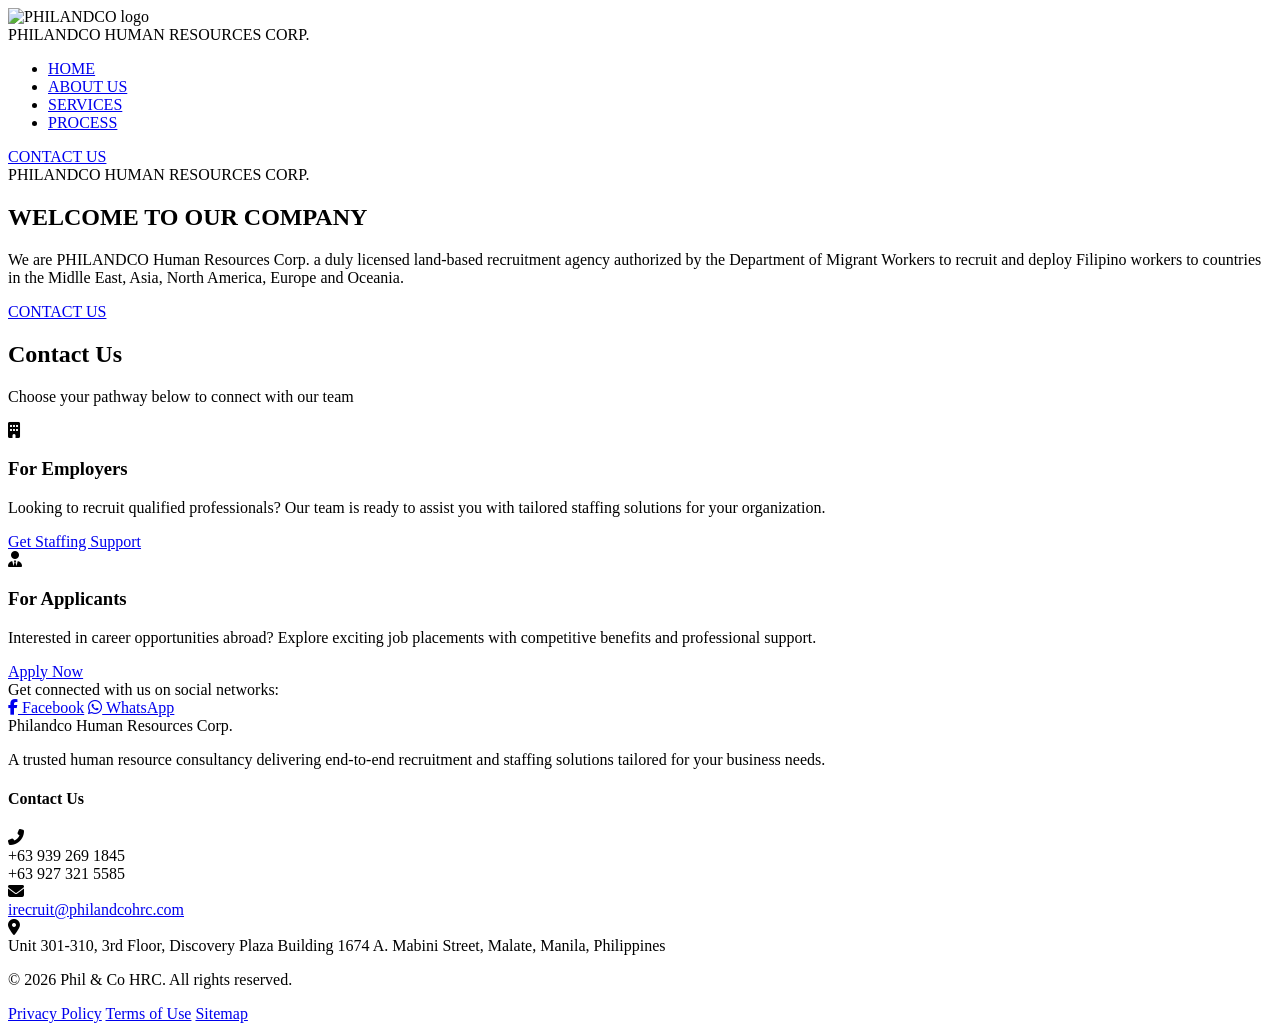
==== index.html @ 398072b4 "Add files via upload" ====
<!DOCTYPE html>
<html lang="en">
<head>
    <meta charset="UTF-8">
    <meta name="viewport" content="width=device-width, initial-scale=1.0">
    <title>PHILANDCO HUMAN RESOURCES CORP.</title>
    <link rel="stylesheet" href="css/style.css">
    <link rel="stylesheet" href="https://cdnjs.cloudflare.com/ajax/libs/font-awesome/6.5.0/css/all.min.css">
</head>
<body>
    <header>
        <nav class="navbar">
            <div class="brand">
                <img src="images/philandologo.jpg" alt="PHILANDCO logo" class="logo">
                <div class="brand-copy">
                    <span class="brand-name">PHILANDCO</span>
                    <span class="brand-tag">HUMAN RESOURCES CORP.</span>
                </div>
            </div>

            <div class="nav-center">
                <ul class="nav-links">
                    <li><a href="index.html" class="active">HOME</a></li>
                    <li><a href="about.html">ABOUT US</a></li>
                    <li><a href="services.html">SERVICES</a></li>
                    <li><a href="process.html">PROCESS</a></li>
                </ul>
            </div>

            <a href="contact.html" class="btn btn-primary nav-cta">CONTACT US</a>
        </nav>
    </header>

    <main>
        <section id="home" class="hero">
            <div class="hero-inner">
                <span class="hero-badge">PHILANDCO HUMAN RESOURCES CORP.</span>
                <h1><span>WELCOME TO OUR COMPANY</span></h1>
                <p>We are PHILANDCO Human Resources Corp. a duly licensed land-based recruitment agency authorized by the Department of Migrant Workers to recruit and deploy Filipino workers to countries in the Midlle East, Asia, North America, Europe and Oceania.</p>
                <div class="hero-actions">
                    <a href="contact.html" class="btn btn-primary">CONTACT US</a>
                </div>
            </div>
        </section>


        <section id="contact" class="contact">
            <div class="section-wrap">
                <h2>Contact Us</h2>
                <p class="contact-intro">Choose your pathway below to connect with our team</p>
                <div class="contact-pathways">

                    <!-- Employer Contact -->
                    <div class="contact-card employer-card">
                        <div class="card-icon">
                            <i class="fas fa-building"></i>
                        </div>
                        <h3>For Employers</h3>
                        <p>Looking to recruit qualified professionals? Our team is ready to assist you with tailored staffing solutions for your organization.</p>
                        <a href="employer.html" class="btn btn-primary">Get Staffing Support</a>
                    </div>

                    <!-- Applicant Contact -->
                    <div class="contact-card applicant-card">
                        <div class="card-icon">
                            <i class="fas fa-user-tie"></i>
                        </div>
                        <h3>For Applicants</h3>
                        <p>Interested in career opportunities abroad? Explore exciting job placements with competitive benefits and professional support.</p>
                        <a href="applicant.html" class="btn btn-primary">Apply Now</a>
                    </div>

                </div>
            </div>
        </section>
    </main>

    <!-- Social Bar -->
    <div class="social-bar">
        <span>Get connected with us on social networks:</span>
        <div class="social-icons">
            <a href="#" aria-label="Follow us on Facebook"><i class="fab fa-facebook-f"></i> Facebook</a>
            <a href="#" aria-label="Contact us on WhatsApp"><i class="fab fa-whatsapp"></i> WhatsApp</a>
        </div>
    </div>

    <!-- Main Footer -->
    <footer class="footer-main">
        <div class="footer-grid">

            <!-- Company -->
            <div class="footer-col brand-col">
                <div class="company-name">Philandco Human Resources Corp.</div>
                <p class="company-desc">
                    A trusted human resource consultancy delivering end-to-end recruitment and staffing solutions tailored for your business needs.
                </p>
            </div>

            <!-- Contact -->
            <div class="footer-col">
                <h4>Contact Us</h4>

                <div class="contact-item">
                    <div class="contact-icon"><i class="fas fa-phone-alt"></i></div>
                    <div class="contact-text">
                        +63 939 269 1845<br>+63 927 321 5585
                    </div>
                </div>

                <div class="contact-item">
                    <div class="contact-icon"><i class="fas fa-envelope"></i></div>
                    <div class="contact-text">
                        <a href="mailto:irecruit@philandcohrc.com">irecruit@philandcohrc.com</a>
                    </div>
                </div>

                <div class="contact-item">
                    <div class="contact-icon"><i class="fas fa-map-marker-alt"></i></div>
                    <div class="contact-text">
                        Unit 301-310, 3rd Floor, Discovery Plaza Building 1674 A. Mabini Street, Malate, Manila, Philippines
                    </div>
                </div>
            </div>

        </div>
    </footer>

    <!-- Bottom Bar -->
    <div class="footer-bottom">
        <p>&copy; 2026 <span>Phil &amp; Co HRC</span>. All rights reserved.</p>
        <div class="footer-bottom-links">
            <a href="#">Privacy Policy</a>
            <a href="#">Terms of Use</a>
            <a href="#">Sitemap</a>
        </div>
    </div>

    <script src="js/script.js"></script>
</body>
</html>
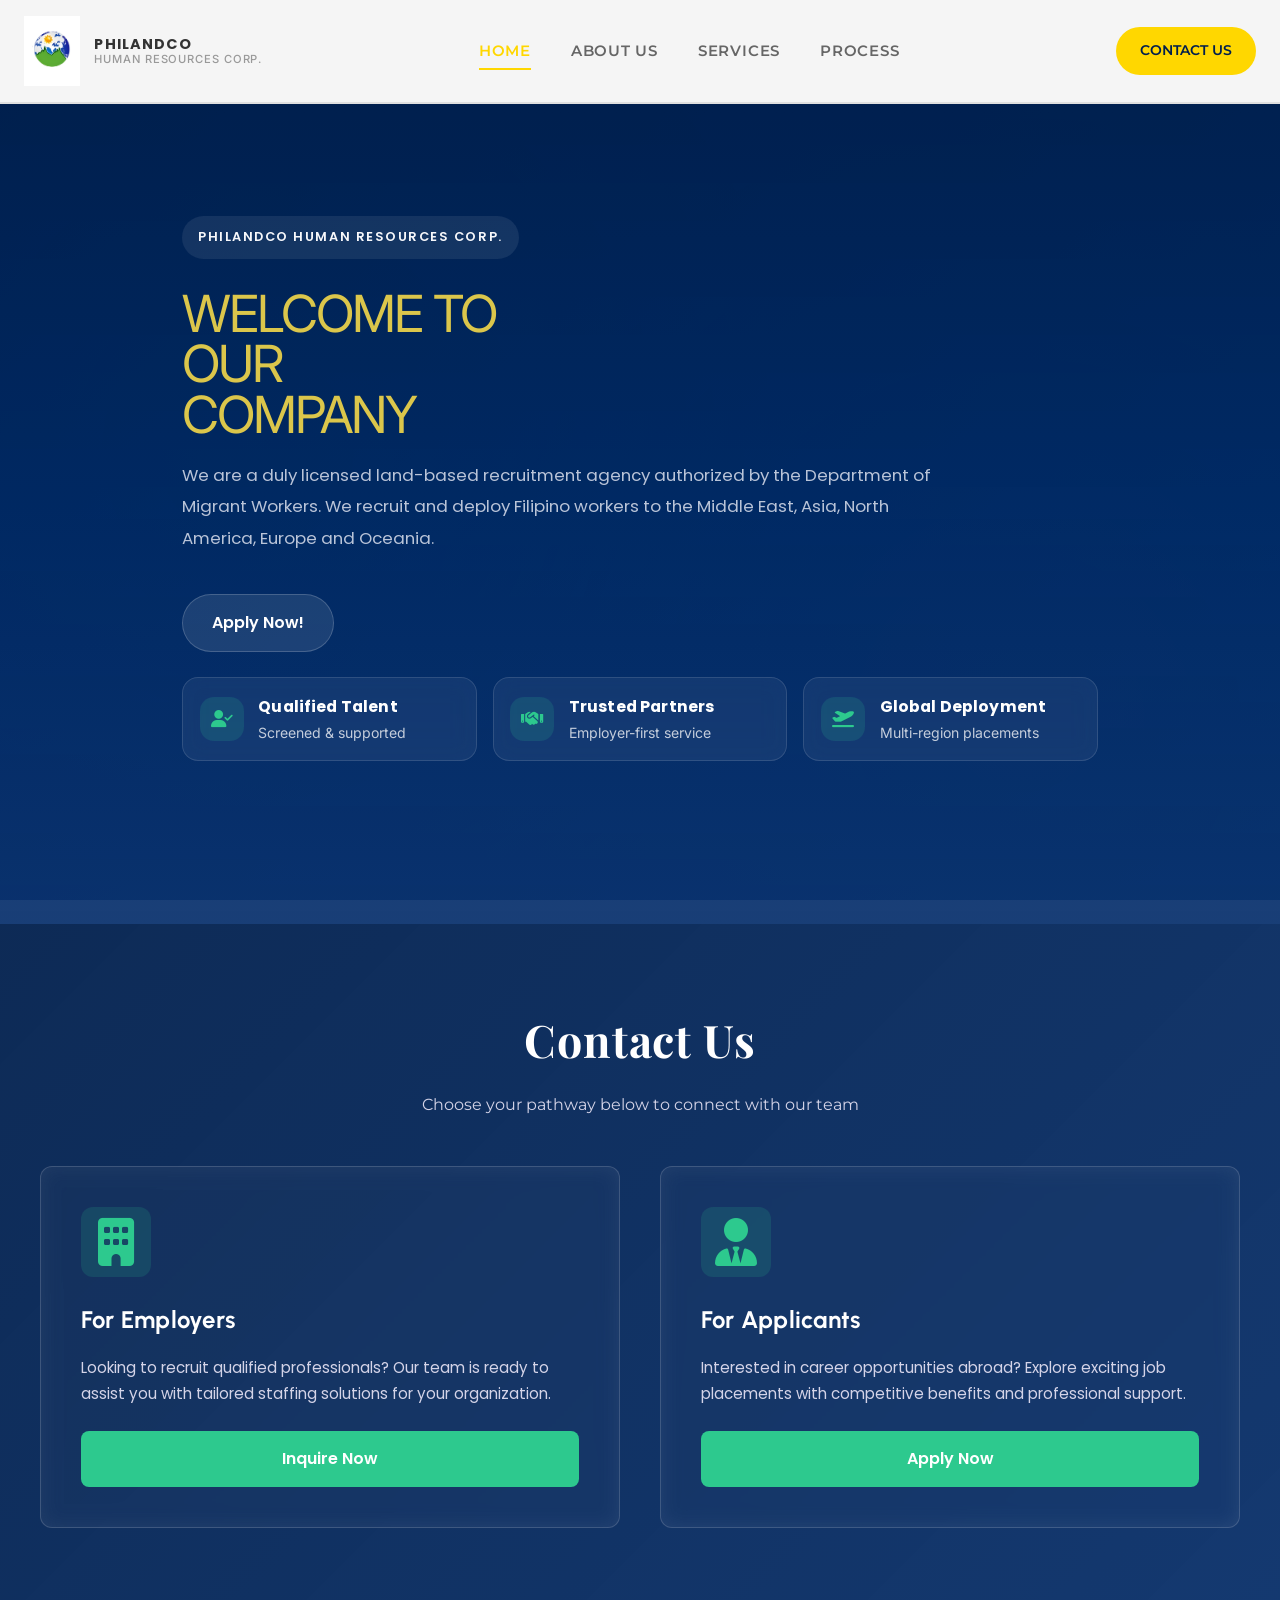
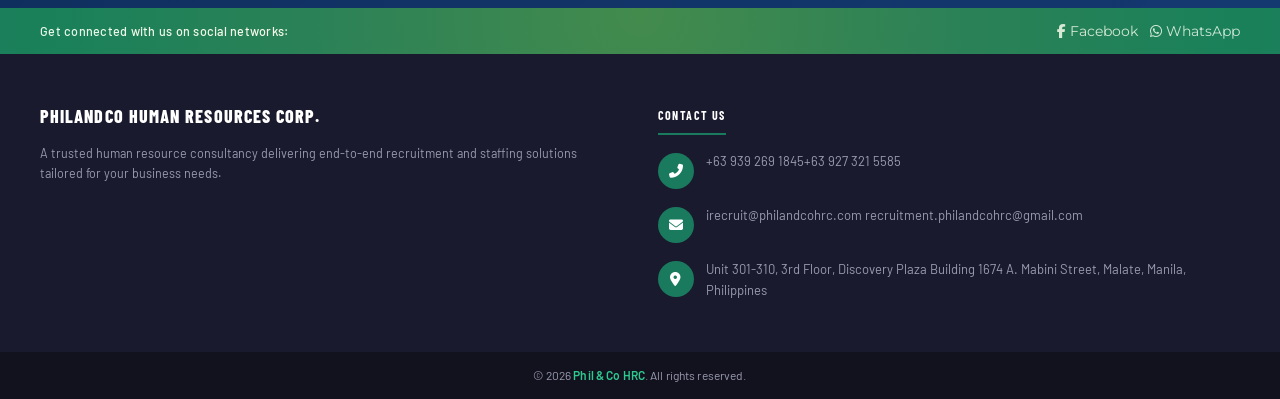
==== commit 7738742b: "Add files via upload" ====
--- a/index.html
+++ b/index.html
@@ -36,12 +36,46 @@
             <div class="hero-inner">
                 <span class="hero-badge">PHILANDCO HUMAN RESOURCES CORP.</span>
                 <h1><span>WELCOME TO OUR COMPANY</span></h1>
-                <p>We are PHILANDCO Human Resources Corp. a duly licensed land-based recruitment agency authorized by the Department of Migrant Workers to recruit and deploy Filipino workers to countries in the Midlle East, Asia, North America, Europe and Oceania.</p>
+                <p>
+                    We are a duly licensed land-based recruitment agency authorized by the Department of Migrant Workers.
+                    We recruit and deploy Filipino workers to the Middle East, Asia, North America, Europe and Oceania.
+                </p>
+
                 <div class="hero-actions">
-                    <a href="contact.html" class="btn btn-primary">CONTACT US</a>
+                    <a href="#contact" class="btn btn-secondary">Apply Now!</a>
                 </div>
+
+
+                <div class="hero-highlights" aria-label="Highlights">
+                    <div class="highlight">
+                        <i class="fas fa-user-check"></i>
+                        <div class="highlight-text">
+                            <strong>Qualified Talent</strong>
+                            <span>Screened & supported</span>
+                        </div>
+                    </div>
+                    <div class="highlight">
+                        <i class="fas fa-handshake"></i>
+                        <div class="highlight-text">
+                            <strong>Trusted Partners</strong>
+                            <span>Employer-first service</span>
+                        </div>
+                    </div>
+                    <div class="highlight">
+                        <i class="fas fa-plane-departure"></i>
+                        <div class="highlight-text">
+                            <strong>Global Deployment</strong>
+                            <span>Multi-region placements</span>
+                        </div>
+                    </div>
+                </div>
+
+                <div class="hero-wallpaper-strip" aria-hidden="true"></div>
             </div>
         </section>
+
+
+
 
 
         <section id="contact" class="contact">
@@ -57,7 +91,7 @@
                         </div>
                         <h3>For Employers</h3>
                         <p>Looking to recruit qualified professionals? Our team is ready to assist you with tailored staffing solutions for your organization.</p>
-                        <a href="employer.html" class="btn btn-primary">Get Staffing Support</a>
+                        <a href="employer.html" class="btn btn-primary">Inquire Now</a>
                     </div>
 
                     <!-- Applicant Contact -->
@@ -110,7 +144,8 @@
                 <div class="contact-item">
                     <div class="contact-icon"><i class="fas fa-envelope"></i></div>
                     <div class="contact-text">
-                        <a href="mailto:irecruit@philandcohrc.com">irecruit@philandcohrc.com</a>
+                        <a href="mailto:irecruit@philandcohrc.com">irecruit@philandcohrc.com</a><br>
+                        <a href="mailto:recruitment.philandcohrc@gmail.com">recruitment.philandcohrc@gmail.com</a>
                     </div>
                 </div>
 
@@ -120,6 +155,7 @@
                         Unit 301-310, 3rd Floor, Discovery Plaza Building 1674 A. Mabini Street, Malate, Manila, Philippines
                     </div>
                 </div>
+
             </div>
 
         </div>
@@ -128,11 +164,6 @@
     <!-- Bottom Bar -->
     <div class="footer-bottom">
         <p>&copy; 2026 <span>Phil &amp; Co HRC</span>. All rights reserved.</p>
-        <div class="footer-bottom-links">
-            <a href="#">Privacy Policy</a>
-            <a href="#">Terms of Use</a>
-            <a href="#">Sitemap</a>
-        </div>
     </div>
 
     <script src="js/script.js"></script>
--- a/css/style.css
+++ b/css/style.css
@@ -0,0 +1,2091 @@
+/* Google Fonts Import */
+@import url('https://fonts.googleapis.com/css2?family=Inter:wght@400;500;600;700&family=Poppins:wght@500;600;700&family=Playfair+Display:wght@700&family=Roboto:wght@400;500&family=Montserrat:wght@600;700&family=Sora:wght@600;700&family=Raleway:wght@600;700&family=Lora:wght@400;600&family=Urbanist:wght@600;700&family=Barlow:wght@400;600;700;800&family=Barlow+Condensed:wght@400;600;700&display=swap');
+
+/* Reset and base styles */
+* {
+    margin: 0;
+    padding: 0;
+    box-sizing: border-box;
+}
+
+:root {
+    --bg: #001f4d;
+    --surface: rgba(0, 31, 77, 0.92);
+    --text: #ffffff;
+    --muted: #b9c4d8;
+    --accent: #51d463;
+    --accent-soft: rgba(26, 185, 47, 0.15);
+    --accent-gold: #ffd700;
+    --accent-blue: #003d9d;
+    --green: #1a7a5e;
+    --green-dark: #145f49;
+    --green-light: #22a07a;
+    --dark: #1a1a2e;
+    --darker: #12121f;
+    --text-muted: #9a9ab0;
+    --text-light: #d4d4e8;
+    --white: #ffffff;
+    --accent-new: #2dc98e;
+}
+
+body {
+    font-family: 'Montserrat', 'Roboto', 'Inter', system-ui, -apple-system, BlinkMacSystemFont, 'Segoe UI', sans-serif;
+
+    background: linear-gradient(135deg, #001f4d 0%, #003d7a 25%, #001a40 50%, #0a3a6b 75%, #001f4d 100%);
+    background-attachment: fixed;
+    background-size: 400% 400%;
+    animation: gradient-shift 15s ease infinite;
+    color: var(--text);
+    line-height: 1.6;
+    position: relative;
+}
+
+body::before {
+    content: '';
+    position: fixed;
+    top: 0;
+    left: 0;
+    right: 0;
+    bottom: 0;
+    background: 
+        radial-gradient(circle at 20% 50%, rgba(26, 185, 47, 0.08) 0%, transparent 50%),
+        radial-gradient(circle at 80% 80%, rgba(255, 215, 0, 0.05) 0%, transparent 50%);
+    pointer-events: none;
+    z-index: -1;
+}
+
+@keyframes gradient-shift {
+    0% {
+        background-position: 0% 50%;
+    }
+    50% {
+        background-position: 100% 50%;
+    }
+    100% {
+        background-position: 0% 50%;
+    }
+}
+
+
+.hero{
+    position: relative;
+}
+
+/* Page Load Animations */
+@keyframes fadeInUp {
+
+    from {
+        opacity: 0;
+        transform: translateY(30px);
+    }
+    to {
+        opacity: 1;
+        transform: translateY(0);
+    }
+}
+
+@keyframes fadeInScale {
+    from {
+        opacity: 0;
+        transform: scale(0.95);
+    }
+    to {
+        opacity: 1;
+        transform: scale(1);
+    }
+}
+
+@keyframes slideInLeft {
+    from {
+        opacity: 0;
+        transform: translateX(-20px);
+    }
+    to {
+        opacity: 1;
+        transform: translateX(0);
+    }
+}
+
+@keyframes slideInRight {
+    from {
+        opacity: 0;
+        transform: translateX(20px);
+    }
+    to {
+        opacity: 1;
+        transform: translateX(0);
+    }
+}
+
+/* Click & Hover Animations */
+@keyframes ripple {
+    to {
+        transform: scale(4);
+        opacity: 0;
+    }
+}
+
+@keyframes pulse {
+    0%, 100% {
+        transform: scale(1);
+    }
+    50% {
+        transform: scale(1.05);
+    }
+}
+
+@keyframes buttonPress {
+    0% {
+        transform: scale(1);
+    }
+    50% {
+        transform: scale(0.95);
+    }
+    100% {
+        transform: scale(1);
+    }
+}
+
+@keyframes shake {
+    0%, 100% { transform: translateX(0); }
+    10%, 30%, 50%, 70%, 90% { transform: translateX(-5px); }
+    20%, 40%, 60%, 80% { transform: translateX(5px); }
+}
+
+/* Form Input Animations */
+@keyframes inputGlow {
+    0% {
+        box-shadow: 0 0 0 0 rgba(81, 212, 99, 0.4);
+    }
+    100% {
+        box-shadow: 0 0 0 8px rgba(81, 212, 99, 0);
+    }
+}
+
+@keyframes bounce {
+    0%, 100% {
+        transform: translateY(0);
+    }
+    50% {
+        transform: translateY(-10px);
+    }
+}
+
+img {
+    max-width: 100%;
+    display: block;
+    height: auto;
+}
+
+/* Generic heading styles for any unspecified sections */
+h1 {
+    font-family: 'Poppins', 'Montserrat', system-ui, sans-serif;
+    font-weight: 800;
+    letter-spacing: -0.02em;
+}
+
+h2 {
+    font-family: 'Poppins', 'Montserrat', system-ui, sans-serif;
+    font-weight: 700;
+}
+
+h3 {
+    font-family: 'Poppins', 'Montserrat', system-ui, sans-serif;
+    font-weight: 700;
+}
+
+/* Base typography for homepage/hero */
+.hero-inner,
+.hero p,
+.hero .hero-badge,
+.contact-pathways,
+.contact-card,
+.footer-main,
+.footer-bottom {
+    font-family: 'Poppins', 'Inter', 'Roboto', system-ui, sans-serif;
+}
+
+a {
+    color: inherit;
+}
+
+button,
+input,
+textarea {
+    font: inherit;
+}
+
+
+
+header {
+    position: fixed;
+    inset: 0 0 auto 0;
+    z-index: 1000;
+    background: #f5f5f5;
+    backdrop-filter: blur(12px);
+    border-bottom: 2px solid #e0e0e0;
+}
+
+.navbar {
+    max-width: 1400px;
+    margin: 0 auto;
+    padding: 1rem 1.5rem;
+    display: flex;
+    align-items: center;
+    justify-content: space-between;
+    gap: 1rem;
+    flex-wrap: wrap;
+}
+
+.brand {
+    display: flex;
+    align-items: center;
+    gap: 0.9rem;
+    flex-shrink: 0;
+}
+
+.logo {
+    display: block;
+    max-height: 70px;
+    width: auto;
+    background: transparent;
+    filter: brightness(1) contrast(1);
+}
+
+@media (max-width: 768px) {
+    .logo {
+        max-height: 60px;
+    }
+}
+
+@media (max-width: 480px) {
+    .logo {
+        max-height: 50px;
+    }
+}
+
+.brand-copy {
+    display: flex;
+    flex-direction: column;
+    line-height: 1.1;
+}
+
+.brand-name {
+    font-family: 'Poppins', 'Montserrat', sans-serif;
+    font-size: 0.9rem;
+    letter-spacing: 0.08em;
+    text-transform: uppercase;
+    color: #333;
+    font-weight: 700;
+}
+
+@media (max-width: 768px) {
+    .brand-name {
+        font-size: 0.8rem;
+    }
+}
+
+@media (max-width: 480px) {
+    .brand-name {
+        font-size: 0.7rem;
+    }
+}
+
+.brand-tag {
+    font-family: 'Inter', 'Roboto', sans-serif;
+    font-size: 0.7rem;
+    color: #999;
+    letter-spacing: 0.08em;
+    font-weight: 500;
+}
+
+@media (max-width: 480px) {
+    .brand-tag {
+        font-size: 0.6rem;
+    }
+}
+
+.nav-center {
+    flex: 1;
+    display: flex;
+    justify-content: center;
+}
+
+.nav-links {
+    display: flex;
+    list-style: none;
+    gap: 2.5rem;
+    align-items: center;
+    justify-content: center;
+}
+
+@media (max-width: 1024px) {
+    .nav-links {
+        gap: 1.5rem;
+    }
+}
+
+@media (max-width: 768px) {
+    .nav-links {
+        gap: 1rem;
+    }
+}
+
+.nav-links li {
+    position: relative;
+}
+
+.nav-links a {
+    text-decoration: none;
+    color: #666;
+    font-size: 0.95rem;
+    font-weight: 600;
+    letter-spacing: 0.05em;
+    text-transform: uppercase;
+    transition: all 0.3s ease;
+    padding-bottom: 0.5rem;
+    border-bottom: 2px solid transparent;
+}
+
+.nav-links a:hover {
+    color: var(--accent-gold);
+    border-bottom-color: var(--accent-gold);
+}
+
+.nav-links a.active {
+    color: var(--accent-gold);
+    border-bottom-color: var(--accent-gold);
+}
+
+.nav-cta {
+    white-space: nowrap;
+    background: var(--accent-gold) !important;
+    color: #001f4d !important;
+    padding: 0.75rem 1.5rem !important;
+    font-size: 0.9rem;
+    flex-shrink: 0;
+}
+
+@media (max-width: 768px) {
+    .nav-cta {
+        padding: 0.65rem 1.2rem !important;
+        font-size: 0.8rem;
+    }
+}
+
+@media (max-width: 480px) {
+    .nav-cta {
+        padding: 0.6rem 1rem !important;
+        font-size: 0.75rem;
+    }
+}
+
+.nav-cta:hover {
+    box-shadow: 0 4px 12px rgba(255, 215, 0, 0.4) !important;
+}
+
+.hamburger {
+    display: none;
+    flex-direction: column;
+    gap: 5px;
+    cursor: pointer;
+    flex-shrink: 0;
+}
+
+.hamburger span {
+    width: 26px;
+    height: 3px;
+    border-radius: 999px;
+    background: #333;
+}
+
+.btn {
+    display: inline-flex;
+    align-items: center;
+    justify-content: center;
+    gap: 0.5rem;
+    border: none;
+    border-radius: 999px;
+    padding: 0.95rem 1.8rem;
+    font-weight: 600;
+    cursor: pointer;
+    text-decoration: none;
+    min-height: 44px;
+}
+
+@media (max-width: 480px) {
+    .btn {
+        padding: 0.8rem 1.4rem;
+        font-size: 0.9rem;
+    }
+}
+
+.btn-primary {
+    background: linear-gradient(135deg, #ffd700 0%, #ffed4e 100%);
+    color: #001f4d;
+}
+
+.btn-secondary {
+    background: rgba(255,255,255,0.08);
+    color: var(--text);
+    border: 1px solid rgba(255,255,255,0.12);
+}
+
+/* Button Click & Hover Animations */
+.btn {
+    position: relative;
+    overflow: hidden;
+    transition: all 0.3s ease;
+}
+
+.btn:hover {
+    transform: translateY(-2px);
+    box-shadow: 0 8px 20px rgba(0, 0, 0, 0.3);
+}
+
+.btn-clicked {
+    animation: buttonPress 0.6s ease;
+}
+
+.btn-loading {
+    pointer-events: none;
+    opacity: 0.7;
+}
+
+.btn-loading::after {
+    content: '';
+    display: inline-block;
+    width: 16px;
+    height: 16px;
+    border: 2px solid rgba(255, 255, 255, 0.3);
+    border-top-color: var(--text);
+    border-radius: 50%;
+    animation: spin 1s linear infinite;
+    margin-left: 8px;
+}
+
+@keyframes spin {
+    to {
+        transform: rotate(360deg);
+    }
+}
+
+/* Ripple Effect */
+.ripple {
+    position: absolute;
+    border-radius: 50%;
+    background: rgba(255, 255, 255, 0.6);
+    transform: scale(0);
+    animation: ripple 0.6s ease-out;
+    pointer-events: none;
+}
+
+/* Link Animations */
+a {
+    transition: all 0.3s ease;
+}
+
+a.link-clicked {
+    animation: pulse 0.5s ease;
+}
+
+/* Form Input Animations */
+input, textarea {
+    transition: all 0.3s ease;
+}
+
+input:focus, textarea:focus {
+    outline: none;
+    box-shadow: 0 0 0 3px rgba(81, 212, 99, 0.2);
+}
+
+input.input-focused, textarea.input-focused {
+    animation: inputGlow 0.8s ease-out;
+}
+
+main {
+    margin-top: 88px;
+}
+
+section {
+    padding: 5rem 2rem;
+}
+
+/* Layout improvements for homepage hero */
+.hero-inner {
+    position: relative;
+}
+
+.hero-actions {
+    margin-top: 0.5rem;
+}
+
+.btn-secondary {
+    background: rgba(255, 255, 255, 0.10);
+    color: var(--text);
+    border: 1px solid rgba(255, 255, 255, 0.18);
+}
+
+.btn-secondary:hover {
+    border-color: rgba(255, 215, 0, 0.45);
+}
+
+
+@media (max-width: 768px) {
+    section {
+        padding: 3.5rem 1.5rem;
+    }
+}
+
+@media (max-width: 480px) {
+    section {
+        padding: 2.5rem 1rem;
+    }
+}
+
+.hero {
+    min-height: calc(100vh - 88px);
+    background: linear-gradient(180deg, rgba(0,31,77,0.92) 0%, rgba(0,40,100,0.88) 50%, rgba(10,50,110,0.94) 100%), url('../images/hero-bg.jpg');
+    background-size: cover;
+    background-position: center;
+    display: grid;
+    place-items: center;
+}
+
+.hero-inner {
+    max-width: 980px;
+    width: 100%;
+    text-align: left;
+    padding: 3rem 2rem;
+}
+
+@media (max-width: 768px) {
+    .hero-inner {
+        padding: 2rem 1rem;
+    }
+}
+
+@media (max-width: 480px) {
+    .hero-inner {
+        padding: 1.5rem 1rem;
+    }
+}
+
+.hero-badge {
+    display: inline-flex;
+    align-items: center;
+    gap: 0.55rem;
+    padding: 0.7rem 1rem;
+    margin-bottom: 1.75rem;
+    border-radius: 999px;
+    background: rgba(255,255,255,0.08);
+    color: #f7f8fb;
+    font-family: 'Urbanist', 'Montserrat', sans-serif;
+    font-weight: 600;
+    letter-spacing: 0.12em;
+    font-size: 0.8rem;
+    text-transform: uppercase;
+}
+
+@media (max-width: 768px) {
+    .hero-badge {
+        padding: 0.6rem 0.9rem;
+        margin-bottom: 1.3rem;
+        font-size: 0.75rem;
+    }
+}
+
+@media (max-width: 480px) {
+    .hero-badge {
+        padding: 0.5rem 0.8rem;
+        margin-bottom: 1rem;
+        font-size: 0.65rem;
+        letter-spacing: 0.08em;
+    }
+}
+
+.hero h1 {
+    font-family: 'Playfair Display', 'Poppins', serif;
+    font-size: clamp(2rem, 4vw, 3.5rem);
+    line-height: 0.95;
+    max-width: 10ch;
+    margin-bottom: 1.3rem;
+    letter-spacing: -0.04em;
+    font-weight: 700;
+}
+
+@media (max-width: 768px) {
+    .hero h1 {
+        font-size: clamp(1.75rem, 5vw, 3rem);
+        max-width: none;
+    }
+}
+
+@media (max-width: 480px) {
+    .hero h1 {
+        font-size: clamp(1.5rem, 6vw, 2.5rem);
+        margin-bottom: 1rem;
+    }
+}
+
+.hero h1 span {
+    color: #dbc64b;
+    font-family: 'Inter', 'Roboto', sans-serif;
+    font-weight: 400;
+}
+
+.hero p {
+    max-width: 760px;
+    margin-bottom: 2.4rem;
+    color: var(--muted);
+    font-size: 1.05rem;
+    line-height: 1.9;
+}
+
+@media (max-width: 768px) {
+    .hero p {
+        font-size: 0.95rem;
+        margin-bottom: 1.8rem;
+    }
+}
+
+@media (max-width: 480px) {
+    .hero p {
+        font-size: 0.85rem;
+        margin-bottom: 1.5rem;
+        max-width: none;
+    }
+}
+
+.hero-actions {
+    display: flex;
+    flex-wrap: wrap;
+    gap: 1rem;
+    margin-bottom: 1.6rem;
+}
+
+/* Hero highlights */
+.hero-highlights {
+    display: grid;
+    grid-template-columns: repeat(3, 1fr);
+    gap: 1rem;
+    margin-bottom: 2.2rem;
+}
+
+.highlight {
+    background: rgba(255,255,255,0.06);
+    border: 1px solid rgba(255,255,255,0.12);
+    border-radius: 16px;
+    padding: 1rem 1.05rem;
+    backdrop-filter: blur(10px);
+    display: flex;
+    align-items: center;
+    gap: 0.9rem;
+    transition: all 0.25s ease;
+}
+
+.highlight i {
+    width: 44px;
+    height: 44px;
+    display: flex;
+    align-items: center;
+    justify-content: center;
+    border-radius: 14px;
+    background: rgba(45, 201, 142, 0.15);
+    color: #2dc98e;
+    font-size: 1.1rem;
+}
+
+.highlight-text strong {
+    display: block;
+    font-family: 'Poppins', 'Montserrat', sans-serif;
+    font-size: 0.98rem;
+    letter-spacing: 0.01em;
+    color: #ffffff;
+}
+
+.highlight-text span {
+    display: block;
+    font-family: 'Inter', 'Roboto', sans-serif;
+    color: rgba(255,255,255,0.75);
+    font-size: 0.88rem;
+    margin-top: 0.15rem;
+}
+
+.highlight:hover {
+    transform: translateY(-4px);
+    border-color: rgba(45, 201, 142, 0.35);
+    background: rgba(255,255,255,0.09);
+}
+
+@media (max-width: 768px) {
+    .hero-highlights {
+        grid-template-columns: 1fr;
+        gap: 0.8rem;
+        margin-bottom: 1.2rem;
+    }
+}
+
+
+@media (max-width: 480px) {
+    .hero-actions {
+        flex-direction: column;
+        gap: 0.75rem;
+        margin-bottom: 2rem;
+    }
+
+    .hero-actions .btn {
+        width: 100%;
+        padding: 0.85rem 1.5rem;
+        font-size: 0.85rem;
+    }
+}
+
+
+.stat {
+    background: rgba(255,255,255,0.08);
+    border: 1px solid rgba(255,255,255,0.1);
+    border-radius: 24px;
+    padding: 1.35rem 1.2rem;
+}
+
+.stat strong {
+    display: block;
+    font-size: 1.75rem;
+    color: var(--text);
+    margin-bottom: 0.45rem;
+    font-family: 'Sora', 'Montserrat', sans-serif;
+    font-weight: 700;
+}
+
+.stat span {
+    color: var(--muted);
+    font-size: 0.92rem;
+}
+
+.section-wrap {
+    max-width: 1200px;
+    margin: 0 auto;
+}
+
+.section-copy {
+    max-width: 820px;
+    margin: 2.5rem auto;
+    color: var(--muted);
+    font-size: 1.3rem;
+    line-height: 1.85;
+    text-align: center;
+    font-family: 'Lora', 'Roboto', serif;
+    font-weight: 400;
+}
+
+@media (max-width: 768px) {
+    .section-copy {
+        font-size: 1.1rem;
+        margin: 2rem auto;
+    }
+}
+
+@media (max-width: 480px) {
+    .section-copy {
+        font-size: 0.95rem;
+        line-height: 1.7;
+        margin: 1.5rem auto;
+    }
+}
+
+.services h2,
+.contact h2 {
+    font-size: clamp(2.2rem, 3vw, 3rem);
+    margin-bottom: 2.5rem;
+    text-align: center;
+    font-family: 'Sora', 'Raleway', sans-serif;
+    font-weight: 700;
+}
+
+@media (max-width: 768px) {
+    .services h2,
+    .contact h2 {
+        font-size: clamp(1.8rem, 5vw, 2.8rem);
+        margin-bottom: 2rem;
+    }
+}
+
+@media (max-width: 480px) {
+    .services h2,
+    .contact h2 {
+        font-size: clamp(1.4rem, 6vw, 2.5rem);
+        margin-bottom: 1.5rem;
+    }
+}
+
+.service-grid {
+    display: grid;
+    gap: 2rem;
+    grid-template-columns: repeat(4, 1fr);
+}
+
+.service-grid-3 {
+    grid-template-columns: repeat(3, 1fr);
+}
+
+@media (max-width: 1024px) {
+    .service-grid {
+        grid-template-columns: repeat(3, 1fr);
+    }
+
+    .service-grid-3 {
+        grid-template-columns: repeat(2, 1fr);
+    }
+}
+
+@media (max-width: 768px) {
+    .service-grid {
+        grid-template-columns: repeat(2, 1fr);
+        gap: 1.5rem;
+    }
+
+    .service-grid-3 {
+        grid-template-columns: repeat(2, 1fr);
+    }
+}
+
+@media (max-width: 480px) {
+    .service-grid {
+        grid-template-columns: 1fr;
+        gap: 1rem;
+    }
+
+    .service-grid-3 {
+        grid-template-columns: 1fr;
+    }
+}
+
+.service-item {
+    background: linear-gradient(135deg, rgba(255,255,255,0.08) 0%, rgba(255,255,255,0.03) 100%);
+    border: 1px solid rgba(255,255,255,0.12);
+    border-radius: 20px;
+    padding: 1.5rem 1.2rem;
+    min-height: auto;
+    transition: all 0.3s ease;
+    backdrop-filter: blur(10px);
+    box-shadow: 0 8px 32px rgba(0, 0, 0, 0.1);
+    overflow: hidden;
+    display: flex;
+    flex-direction: column;
+}
+
+@media (max-width: 480px) {
+    .service-item {
+        padding: 1.2rem 1rem;
+        border-radius: 16px;
+    }
+}
+
+.service-item:hover {
+    background: linear-gradient(135deg, rgba(255,255,255,0.12) 0%, rgba(255,255,255,0.06) 100%);
+    border-color: rgba(255,215,0,0.3);
+    transform: translateY(-5px);
+    box-shadow: 0 16px 48px rgba(255, 215, 0, 0.15);
+}
+
+.service-item h3 {
+    font-size: 1.1rem;
+    margin-bottom: 1rem;
+    font-weight: 700;
+    letter-spacing: 0.5px;
+    color: #ffd700;
+    line-height: 1.3;
+    text-align: center;
+    font-family: 'Montserrat', 'Urbanist', sans-serif;
+}
+
+@media (max-width: 768px) {
+    .service-item h3 {
+        font-size: 1rem;
+        margin-bottom: 0.8rem;
+    }
+}
+
+@media (max-width: 480px) {
+    .service-item h3 {
+        font-size: 0.9rem;
+        margin-bottom: 0.7rem;
+    }
+}
+
+.service-item p {
+    color: var(--muted);
+    line-height: 1.8;
+    font-size: 0.95rem;
+    margin-bottom: 1.5rem;
+    flex-grow: 1;
+    font-family: 'Inter', 'Roboto', sans-serif;
+    font-weight: 400;
+}
+
+@media (max-width: 480px) {
+    .service-item p {
+        font-size: 0.85rem;
+        line-height: 1.6;
+        margin-bottom: 1rem;
+    }
+}
+
+.service-image {
+    width: 100%;
+    height: 180px;
+    object-fit: cover;
+    border-radius: 16px;
+    margin-top: auto;
+    transition: transform 0.3s ease;
+    box-shadow: 0 12px 24px rgba(255, 215, 0, 0.1);
+    border: 1px solid rgba(255, 215, 0, 0.2);
+}
+
+@media (max-width: 768px) {
+    .service-image {
+        height: 140px;
+    }
+}
+
+@media (max-width: 480px) {
+    .service-image {
+        height: 120px;
+        border-radius: 12px;
+    }
+}
+
+.service-item:hover .service-image {
+    transform: scale(1.05);
+    box-shadow: 0 16px 32px rgba(255, 215, 0, 0.2);
+}
+
+.services h2 {
+    font-size: clamp(2.2rem, 3vw, 3rem);
+    margin-bottom: 2.5rem;
+    text-align: center;
+}
+
+.process h2,
+.services h2 {
+    font-size: clamp(2.2rem, 3vw, 3rem);
+    margin-bottom: 3.5rem;
+    text-align: center;
+    padding-bottom: 1.5rem;
+    border-bottom: 2px solid rgba(255, 215, 0, 0.2);
+    font-family: 'Sora', 'Raleway', sans-serif;
+    font-weight: 700;
+}
+
+.pr
+.premium-service {
+    background: transparent;
+}
+
+.premium-service h2 {
+    font-size: clamp(2.2rem, 3vw, 3rem);
+    margin-bottom: 2.5rem;
+    text-align: center;
+    font-family: 'Playfair Display', 'Sora', serif;
+    font-weight: 700;
+}
+
+@media (max-width: 768px) {
+    .premium-service h2 {
+        font-size: clamp(1.8rem, 5vw, 2.8rem);
+        margin-bottom: 2rem;
+    }
+}
+
+@media (max-width: 480px) {
+    .premium-service h2 {
+        font-size: clamp(1.4rem, 6vw, 2.5rem);
+        margin-bottom: 1.5rem;
+    }
+}
+
+.section-subtitle {
+    display: block;
+    text-align: center;
+    font-family: 'Urbanist', 'Montserrat', sans-serif;
+    color: var(--accent);
+    font-size: 0.9rem;
+    letter-spacing: 0.15em;
+    text-transform: uppercase;
+    margin-bottom: 1.5rem;
+    font-weight: 600;
+}
+
+@media (max-width: 480px) {
+    .section-subtitle {
+        font-size: 0.75rem;
+        margin-bottom: 1rem;
+    }
+}
+
+.premium-content {
+    max-width: 900px;
+    margin: 3rem auto;
+    display: flex;
+    flex-direction: column;
+    gap: 2rem;
+}
+
+@media (max-width: 768px) {
+    .premium-content {
+        margin: 2rem auto;
+        gap: 1.5rem;
+    }
+}
+
+@media (max-width: 480px) {
+    .premium-content {
+        margin: 1.5rem auto;
+        gap: 1rem;
+    }
+}
+
+.premium-content p {
+    color: var(--muted);
+    font-size: 1.05rem;
+    line-height: 1.9;
+    text-align: center;
+    font-family: 'Roboto', 'Inter', sans-serif;
+    font-weight: 400;
+}
+
+@media (max-width: 768px) {
+    .premium-content p {
+        font-size: 0.95rem;
+        line-height: 1.8;
+    }
+}
+
+@media (max-width: 480px) {
+    .premium-content p {
+        font-size: 0.85rem;
+        line-height: 1.7;
+    }
+}
+
+.experience {
+    background: transparent;
+    padding: 5rem 2rem;
+}
+
+.experience-container {
+    max-width: 1200px;
+    margin: 0 auto;
+    display: grid;
+    grid-template-columns: 1fr 1.2fr;
+    gap: 4rem;
+    align-items: center;
+}
+
+.experience-image {
+    width: 100%;
+}
+
+.experience-image img {
+    width: 100%;
+    height: auto;
+    border-radius: 20px;
+    display: block;
+}
+
+.experience-content {
+    display: flex;
+    flex-direction: column;
+}
+
+.experience-content h2 {
+    font-size: clamp(2rem, 3vw, 2.8rem);
+    margin: 1rem 0 2rem 0;
+    line-height: 1.2;
+    color: var(--text);
+    font-family: 'Sora', 'Montserrat', sans-serif;
+    font-weight: 700;
+}
+
+@media (max-width: 768px) {
+    .experience-content h2 {
+        font-size: clamp(1.6rem, 5vw, 2.5rem);
+        margin: 0.8rem 0 1.5rem 0;
+    }
+}
+
+@media (max-width: 480px) {
+    .experience-content h2 {
+        font-size: clamp(1.3rem, 6vw, 2.2rem);
+        margin: 0.5rem 0 1.2rem 0;
+    }
+}
+
+.experience-content h2 strong {
+    color: var(--accent);
+    font-weight: 700;
+}
+
+.experience-content p {
+    color: var(--muted);
+    font-size: 1rem;
+    line-height: 1.8;
+    margin-bottom: 1.5rem;
+    text-align: left;
+    font-family: 'Roboto', 'Inter', sans-serif;
+    font-weight: 400;
+}
+
+@media (max-width: 768px) {
+    .experience-container {
+        grid-template-columns: 1fr;
+        gap: 2rem;
+    }
+}
+
+@media (max-width: 480px) {
+    .experience-container {
+        gap: 1.5rem;
+    }
+
+    .experience-content h2 {
+        font-size: clamp(1.5rem, 5vw, 2.8rem);
+    }
+}
+
+.contact form {
+    display: grid;
+    gap: 1rem;
+    max-width: 620px;
+    margin: 0 auto;
+}
+
+@media (max-width: 480px) {
+    .contact form {
+        gap: 0.75rem;
+    }
+}
+
+.contact input,
+.contact textarea {
+    background: rgba(255,255,255,0.06);
+    border: 1px solid rgba(255,255,255,0.12);
+    color: var(--text);
+    padding: 1rem 1.1rem;
+    border-radius: 18px;
+}
+
+@media (max-width: 480px) {
+    .contact input,
+    .contact textarea {
+        padding: 0.85rem 0.9rem;
+        font-size: 16px;
+    }
+}
+
+.contact input::placeholder,
+.contact textarea::placeholder {
+    color: rgba(255,255,255,0.55);
+}
+
+.contact textarea {
+    min-height: 180px;
+    resize: vertical;
+}
+
+@media (max-width: 480px) {
+    .contact textarea {
+        min-height: 140px;
+    }
+}
+
+footer {
+    text-align: center;
+    padding: 1.25rem 2rem;
+    color: var(--muted);
+    font-size: 0.95rem;
+    font-family: 'Inter', 'Roboto', sans-serif;
+    font-weight: 400;
+}
+
+.why-philippines {
+    background: transparent;
+    padding: 5rem 2rem;
+}
+
+.why-container {
+    max-width: 1200px;
+    margin: 0 auto;
+    display: grid;
+    grid-template-columns: 1fr 1.2fr;
+    gap: 4rem;
+    align-items: center;
+}
+
+.why-content {
+    display: flex;
+    flex-direction: column;
+}
+
+.why-content h2 {
+    font-size: clamp(2.2rem, 3vw, 3rem);
+    margin-bottom: 2.5rem;
+    line-height: 1.2;
+    color: var(--text);
+    text-align: left;
+    font-family: 'Playfair Display', 'Sora', serif;
+    font-weight: 700;
+}
+
+.why-points {
+    display: flex;
+    flex-direction: column;
+    gap: 2rem;
+}
+
+.why-point {
+    display: flex;
+    flex-direction: column;
+    gap: 0.75rem;
+}
+
+.why-point h3 {
+    font-size: 1.1rem;
+    font-weight: 700;
+    color: var(--text);
+    margin-bottom: 0.5rem;
+    font-family: 'Montserrat', 'Urbanist', sans-serif;
+}
+
+.why-point p {
+    color: var(--muted);
+    font-size: 0.95rem;
+    line-height: 1.7;
+    text-align: left;
+    font-family: 'Roboto', 'Inter', sans-serif;
+    font-weight: 400;
+}
+
+.why-image {
+    width: 100%;
+}
+
+.why-image img {
+    width: 100%;
+    height: auto;
+    border-radius: 20px;
+    display: block;
+}
+
+@media (max-width: 768px) {
+    .why-container {
+        grid-template-columns: 1fr;
+        gap: 2rem;
+    }
+
+    .why-points {
+        gap: 1.5rem;
+    }
+
+    .why-point h3 {
+        font-size: 1rem;
+    }
+
+    .why-point p {
+        font-size: 0.9rem;
+    }
+}
+
+@media (max-width: 480px) {
+    .why-container {
+        gap: 1.5rem;
+    }
+
+    .why-content h2 {
+        font-size: clamp(1.5rem, 5vw, 3rem);
+        margin-bottom: 1.5rem;
+    }
+
+    .why-points {
+        gap: 1rem;
+    }
+}
+
+@media (max-width: 980px) {
+    .hero-stats {
+        grid-template-columns: repeat(2, minmax(140px, 1fr));
+    }
+}
+
+@media (max-width: 820px) {
+    .navbar {
+        padding: 1rem 1.5rem;
+        gap: 1rem;
+    }
+
+    .nav-center {
+        display: none;
+        position: absolute;
+        inset: 72px 0 auto 0;
+        flex-direction: column;
+        width: 100%;
+        background: #f5f5f5;
+        padding: 1.5rem 2rem;
+        border-bottom: 2px solid #e0e0e0;
+    }
+
+    .nav-center.active {
+        display: flex;
+    }
+
+    .nav-links {
+        flex-direction: column;
+        gap: 0;
+        justify-content: flex-start;
+        width: 100%;
+    }
+
+    .nav-links li {
+        margin: 0.75rem 0;
+        width: 100%;
+    }
+
+    .nav-links a {
+        display: block;
+        border-bottom: none;
+        padding: 0.5rem 0;
+    }
+
+    .hamburger {
+        display: flex;
+    }
+
+    .nav-cta {
+        display: none;
+    }
+}
+
+@media (max-width: 620px) {
+    .navbar {
+        flex-wrap: wrap;
+        align-items: flex-start;
+    }
+
+    .hero-stats {
+        grid-template-columns: 1fr;
+    }
+
+    .hero-actions {
+        flex-direction: column;
+        align-items: stretch;
+    }
+}
+
+/* ── CONTACT SECTION ── */
+.contact {
+    background: linear-gradient(135deg, rgba(0, 31, 77, 0.95) 0%, rgba(0, 40, 100, 0.92) 100%);
+}
+
+/* ── APPLICANT FORM ── */
+.applicant-form {
+    max-width: 980px;
+    margin: 0 auto;
+    padding: 1.5rem;
+    border-radius: 18px;
+    background: rgba(255,255,255,0.06);
+    border: 1px solid rgba(255,255,255,0.12);
+    backdrop-filter: blur(10px);
+}
+
+.applicant-form .form-grid {
+    display: grid;
+    grid-template-columns: repeat(2, 1fr);
+    gap: 1rem 1.2rem;
+}
+
+.applicant-form .field {
+    display: flex;
+    flex-direction: column;
+    gap: 0.5rem;
+}
+
+.applicant-form label {
+    font-size: 0.92rem;
+    color: var(--text-light);
+    font-weight: 600;
+    letter-spacing: 0.01em;
+}
+
+.applicant-form input,
+.applicant-form select,
+.applicant-form textarea {
+    background: rgba(255,255,255,0.06);
+    border: 1px solid rgba(255,255,255,0.12);
+    color: var(--text);
+    padding: 0.95rem 1.1rem;
+    border-radius: 14px;
+}
+
+/* Make dropdown option text readable */
+.applicant-form select option {
+    background: #0a3a6b;
+    color: #ffffff;
+}
+
+.applicant-form input::placeholder,
+.applicant-form textarea::placeholder {
+    color: rgba(255,255,255,0.55);
+}
+
+.applicant-form textarea {
+    min-height: 160px;
+    resize: vertical;
+}
+
+.applicant-form .help {
+    margin-top: 0.25rem;
+    color: rgba(255,255,255,0.7);
+    font-size: 0.85rem;
+}
+
+.applicant-form .form-actions {
+    display: flex;
+    justify-content: center;
+}
+
+@media (max-width: 768px) {
+    .applicant-form {
+        padding: 1rem;
+    }
+
+    .applicant-form .form-grid {
+        grid-template-columns: 1fr;
+    }
+}
+
+
+
+.contact .section-wrap {
+    max-width: 1200px;
+    margin: 0 auto;
+}
+
+.contact h2 {
+    text-align: center;
+    font-size: clamp(2rem, 4vw, 2.8rem);
+    margin-bottom: 1rem;
+    font-family: 'Playfair Display', serif;
+    letter-spacing: 0.02em;
+}
+
+.contact-intro {
+    text-align: center;
+    font-size: 1rem;
+    color: var(--text-light);
+    margin-bottom: 3rem;
+    max-width: 600px;
+    margin-left: auto;
+    margin-right: auto;
+}
+
+.contact-pathways {
+    display: grid;
+    grid-template-columns: 1fr 1fr;
+    gap: 2.5rem;
+    align-items: stretch;
+}
+
+.contact-card {
+    background: rgba(255, 255, 255, 0.08);
+    border: 1px solid rgba(255, 255, 255, 0.15);
+    border-radius: 12px;
+    padding: 2.5rem;
+    display: flex;
+    flex-direction: column;
+    transition: all 0.3s cubic-bezier(0.4, 0, 0.2, 1);
+    backdrop-filter: blur(10px);
+}
+
+.contact-card:hover {
+    background: rgba(255, 255, 255, 0.12);
+    border-color: rgba(45, 201, 142, 0.4);
+    transform: translateY(-8px);
+    box-shadow: 0 20px 40px rgba(45, 201, 142, 0.15);
+}
+
+.card-icon {
+    font-size: 3rem;
+    color: var(--accent-new);
+    margin-bottom: 1.5rem;
+    display: inline-block;
+    width: 70px;
+    height: 70px;
+    display: flex;
+    align-items: center;
+    justify-content: center;
+    background: rgba(45, 201, 142, 0.15);
+    border-radius: 12px;
+}
+
+.contact-card h3 {
+    font-size: 1.5rem;
+    font-family: 'Urbanist', 'Montserrat', sans-serif;
+    font-weight: 700;
+    margin-bottom: 1rem;
+    color: var(--white);
+    letter-spacing: 0.01em;
+}
+
+.contact-card p {
+    font-size: 0.95rem;
+    color: var(--text-light);
+    line-height: 1.7;
+    margin-bottom: 1.5rem;
+}
+
+.card-benefits {
+    list-style: none;
+    margin-bottom: 2rem;
+    flex-grow: 1;
+}
+
+.card-benefits li {
+    display: flex;
+    align-items: center;
+    gap: 0.75rem;
+    padding: 0.5rem 0;
+    font-size: 0.9rem;
+    color: var(--text-light);
+}
+
+.card-benefits li i {
+    color: var(--accent-new);
+    font-weight: 700;
+}
+
+.contact-card .btn {
+    width: 100%;
+    padding: 0.95rem 1.5rem;
+    text-align: center;
+    font-weight: 600;
+    border-radius: 8px;
+    transition: all 0.3s ease;
+    margin-top: auto;
+}
+
+.contact-card .btn-primary {
+    background: var(--accent-new);
+    color: var(--white);
+    border: none;
+}
+
+.contact-card .btn-primary:hover {
+    background: #25b878;
+    box-shadow: 0 8px 20px rgba(45, 201, 142, 0.3);
+    transform: scale(1.02);
+}
+
+/* Responsive Contact Section */
+@media (max-width: 768px) {
+    .contact-pathways {
+        grid-template-columns: 1fr;
+        gap: 2rem;
+    }
+
+    .contact-card {
+        padding: 2rem;
+    }
+
+    .card-icon {
+        font-size: 2.5rem;
+        width: 60px;
+        height: 60px;
+    }
+
+    .contact-card h3 {
+        font-size: 1.3rem;
+    }
+
+    .contact-card p {
+        font-size: 0.9rem;
+    }
+
+    .card-benefits li {
+        font-size: 0.85rem;
+    }
+}
+
+@media (max-width: 480px) {
+    .contact-card {
+        padding: 1.5rem;
+    }
+
+    .contact h2 {
+        font-size: 1.8rem;
+    }
+
+    .contact-intro {
+        font-size: 0.9rem;
+        margin-bottom: 2rem;
+    }
+
+    .card-icon {
+        font-size: 2rem;
+        width: 55px;
+        height: 55px;
+        margin-bottom: 1rem;
+    }
+
+    .contact-card h3 {
+        font-size: 1.1rem;
+        margin-bottom: 0.8rem;
+    }
+
+    .contact-card p {
+        font-size: 0.85rem;
+        margin-bottom: 1.2rem;
+    }
+
+    .card-benefits li {
+        font-size: 0.8rem;
+        padding: 0.4rem 0;
+    }
+
+    .contact-card .btn {
+        padding: 0.85rem 1.2rem;
+        font-size: 0.9rem;
+    }
+}
+
+/* ── SOCIAL BAR ── */
+.social-bar {
+    background: var(--green);
+    padding: 12px 40px;
+    display: flex;
+    align-items: center;
+    justify-content: space-between;
+    position: relative;
+    overflow: hidden;
+}
+
+/* Extend “fade” accents into the bottom area */
+.social-bar::after {
+    content: '';
+    position: absolute;
+    inset: -40% -20% auto -20%;
+    height: 180%;
+    background: radial-gradient(circle at 50% 30%, rgba(255,215,0,0.18) 0%, rgba(255,215,0,0.08) 35%, rgba(26,185,47,0.10) 65%, rgba(0,0,0,0) 100%);
+    pointer-events: none;
+}
+
+
+.social-bar span {
+    color: var(--white);
+    font-size: 12.5px;
+    font-weight: 500;
+    letter-spacing: 0.02em;
+    font-family: 'Barlow', sans-serif;
+}
+
+.social-icons {
+    display: flex;
+    gap: 12px;
+}
+
+.social-icons a {
+    color: var(--white);
+    font-size: 14px;
+    opacity: 0.85;
+    transition: opacity 0.2s, transform 0.2s;
+    text-decoration: none;
+}
+
+.social-icons a:hover {
+    opacity: 1;
+    transform: translateY(-2px);
+}
+
+/* ── MAIN FOOTER ── */
+.footer-main {
+    background: var(--dark);
+    padding: 48px 40px 35px;
+    font-family: 'Barlow', sans-serif;
+}
+
+.footer-grid {
+    display: grid;
+    grid-template-columns: 1fr 1fr;
+    gap: 35px;
+    max-width: 1200px;
+    margin: 0 auto;
+}
+
+/* Ensure footer columns align left for multi-line contact content */
+.footer-col {
+    text-align: left;
+}
+
+.footer-col .company-desc,
+.footer-col .contact-text {
+    text-align: left;
+}
+
+
+/* Column headings */
+.footer-col h4 {
+    font-family: 'Barlow Condensed', sans-serif;
+    font-size: 12px;
+    font-weight: 700;
+    letter-spacing: 0.12em;
+    text-transform: uppercase;
+    color: var(--white);
+    margin-bottom: 16px;
+    padding-bottom: 8px;
+    border-bottom: 2px solid var(--green);
+    display: inline-block;
+}
+
+/* Company col */
+.footer-col .company-name {
+    font-family: 'Barlow Condensed', sans-serif;
+    font-size: 18px;
+    font-weight: 800;
+    color: var(--white);
+    letter-spacing: 0.06em;
+    text-transform: uppercase;
+    margin-bottom: 12px;
+}
+
+.footer-col .company-desc {
+    font-size: 12.5px;
+    color: var(--text-muted);
+    line-height: 1.6;
+    max-width: 100%;
+}
+
+/* Links col */
+.footer-col ul {
+    list-style: none;
+}
+
+.footer-col ul li {
+    margin-bottom: 8px;
+}
+
+.footer-col ul li a {
+    text-decoration: none;
+    color: var(--text-muted);
+    font-size: 13px;
+    font-weight: 400;
+    transition: color 0.2s, padding-left 0.2s;
+    display: inline-block;
+}
+
+.footer-col ul li a:hover {
+    color: var(--accent-new);
+    padding-left: 4px;
+}
+
+/* ── CONTACT COL ── */
+.contact-item {
+    display: grid;
+    grid-template-columns: 36px 1fr;
+    gap: 12px;
+    align-items: start;
+    margin-bottom: 16px;
+}
+
+.contact-icon {
+    width: 36px;
+    height: 36px;
+    border-radius: 50%;
+    background: var(--green);
+    display: flex;
+    align-items: center;
+    justify-content: center;
+    flex-shrink: 0;
+    margin-top: 2px;
+    color: var(--white);
+}
+
+.contact-icon i {
+    font-size: 14px;
+}
+
+.contact-text {
+    font-size: 13px;
+    color: var(--text-muted);
+    line-height: 1.6;
+    word-break: break-word;
+}
+
+.contact-text a {
+    color: var(--text-muted);
+    text-decoration: none;
+    transition: color 0.2s;
+}
+
+.contact-text a:hover {
+    color: var(--accent-new);
+}
+
+.contact-text br {
+    content: "";
+}
+
+@media (max-width: 768px) {
+    .contact-item {
+        grid-template-columns: 32px 1fr;
+        gap: 10px;
+        margin-bottom: 12px;
+    }
+
+    .contact-icon {
+        width: 32px;
+        height: 32px;
+    }
+
+    .contact-text {
+        font-size: 12.5px;
+        line-height: 1.5;
+    }
+}
+
+@media (max-width: 480px) {
+    .contact-item {
+        grid-template-columns: 28px 1fr;
+        gap: 8px;
+        margin-bottom: 10px;
+    }
+
+    .contact-icon {
+        width: 28px;
+        height: 28px;
+    }
+
+    .contact-text {
+        font-size: 11.5px;
+        line-height: 1.4;
+    }
+}
+
+
+/* ── BOTTOM BAR ── */
+.footer-bottom {
+    background: var(--darker);
+    padding: 14px 40px;
+    display: flex;
+    align-items: center;
+    justify-content: center;
+    text-align: center;
+    max-width: 100%;
+    font-family: 'Barlow', sans-serif;
+}
+
+
+.footer-bottom p {
+    font-size: 12px;
+    color: var(--text-muted);
+    letter-spacing: 0.01em;
+}
+
+.footer-bottom p span {
+    color: var(--accent-new);
+    font-weight: 600;
+}
+
+.footer-bottom-links {
+    display: flex;
+    gap: 18px;
+}
+
+.footer-bottom-links a {
+    font-size: 11px;
+    color: var(--text-muted);
+    text-decoration: none;
+    transition: color 0.2s;
+}
+
+.footer-bottom-links a:hover {
+    color: var(--accent-new);
+}
+
+/* Diagonal accent element */
+.footer-col.brand-col {
+    position: relative;
+}
+
+.green-accent-bar {
+    width: 4px;
+    height: 48px;
+    background: linear-gradient(to bottom, var(--accent-new), var(--green-dark));
+    border-radius: 2px;
+    display: inline-block;
+    vertical-align: middle;
+    margin-right: 10px;
+    margin-bottom: 14px;
+}
+
+/* Footer Responsive */
+@media (max-width: 1024px) {
+    .footer-grid {
+        grid-template-columns: 1fr 1fr;
+        gap: 30px;
+    }
+}
+
+@media (max-width: 768px) {
+    .social-bar {
+        flex-direction: column;
+        gap: 15px;
+        padding: 15px 20px;
+        text-align: center;
+    }
+
+    .social-bar span {
+        font-size: 11px;
+    }
+
+    .social-icons {
+        justify-content: center;
+    }
+
+    .social-icons a {
+        font-size: 13px;
+    }
+
+    .footer-main {
+        padding: 35px 20px 25px;
+    }
+
+    .footer-grid {
+        grid-template-columns: 1fr 1fr;
+        gap: 25px;
+    }
+
+    .footer-col .company-desc {
+        max-width: none;
+    }
+
+    .footer-col h4 {
+        font-size: 11px;
+        margin-bottom: 14px;
+    }
+
+    .footer-col .company-name {
+        font-size: 16px;
+    }
+
+    .footer-col ul li a {
+        font-size: 12px;
+    }
+
+    .contact-item {
+        gap: 10px;
+        margin-bottom: 12px;
+    }
+
+    .contact-icon {
+        width: 30px;
+        height: 30px;
+        font-size: 12px;
+    }
+
+    .contact-text {
+        font-size: 12px;
+    }
+
+    .footer-bottom {
+        flex-direction: column;
+        gap: 12px;
+        text-align: center;
+        padding: 10px 20px;
+    }
+
+    .footer-bottom-links {
+        justify-content: center;
+        flex-wrap: wrap;
+        gap: 12px;
+    }
+
+    .footer-bottom p {
+        font-size: 11px;
+    }
+
+    .footer-bottom-links a {
+        font-size: 10px;
+    }
+}
+
+@media (max-width: 480px) {
+    .social-bar {
+        padding: 12px 16px;
+    }
+
+    .social-bar span {
+        font-size: 10px;
+    }
+
+    .social-icons {
+        gap: 8px;
+    }
+
+    .social-icons a {
+        font-size: 12px;
+    }
+
+    .footer-main {
+        padding: 25px 16px 20px;
+    }
+
+    .footer-grid {
+        grid-template-columns: 1fr;
+        gap: 20px;
+    }
+
+    .footer-col h4 {
+        font-size: 10px;
+    }
+
+    .footer-col .company-name {
+        font-size: 14px;
+        margin-bottom: 10px;
+    }
+
+    .footer-col .company-desc {
+        font-size: 11px;
+    }
+
+    .footer-col ul li a {
+        font-size: 11px;
+    }
+
+    .contact-item {
+        gap: 8px;
+        margin-bottom: 10px;
+    }
+
+    .contact-icon {
+        width: 28px;
+        height: 28px;
+        font-size: 11px;
+    }
+
+    .contact-text {
+        font-size: 11px;
+        line-height: 1.4;
+    }
+
+    .footer-bottom {
+        padding: 8px 16px;
+    }
+
+    .footer-bottom p {
+        font-size: 10px;
+    }
+
+    .footer-bottom-links a {
+        font-size: 9px;
+    }
+}
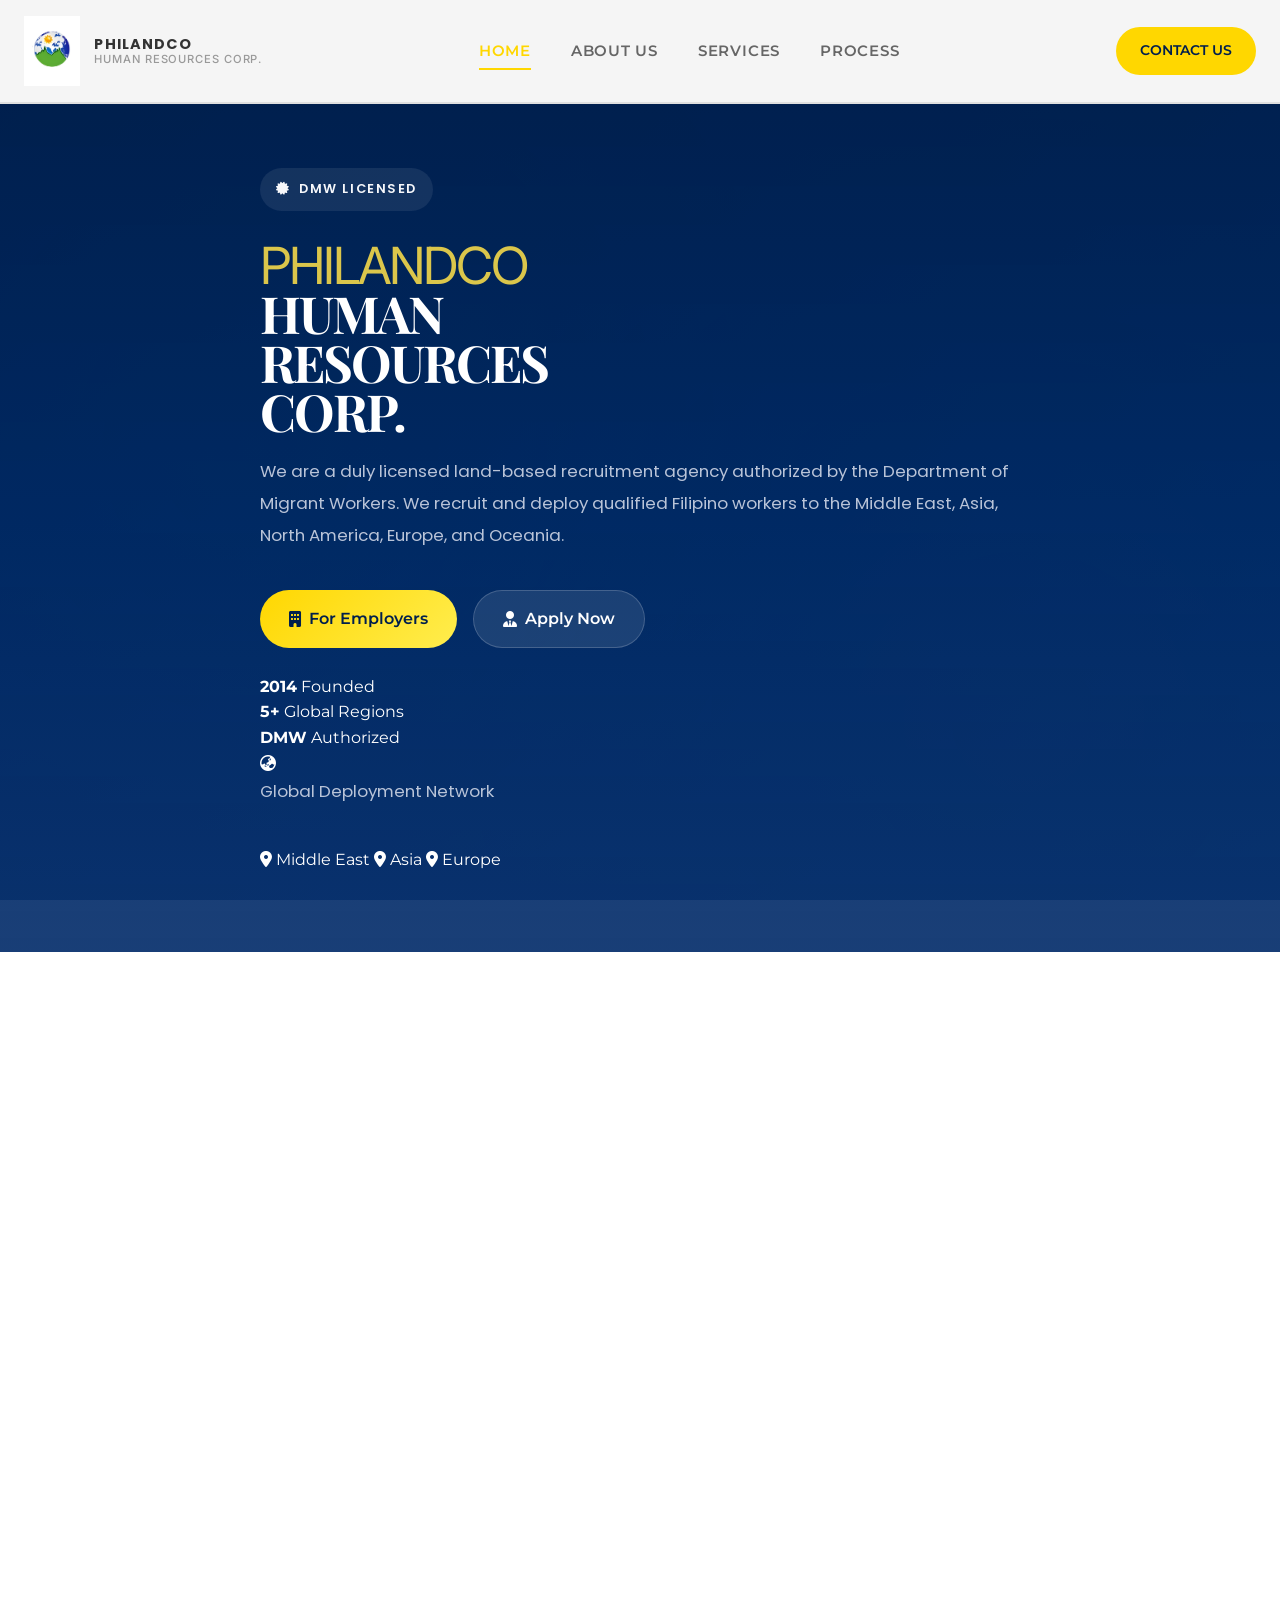
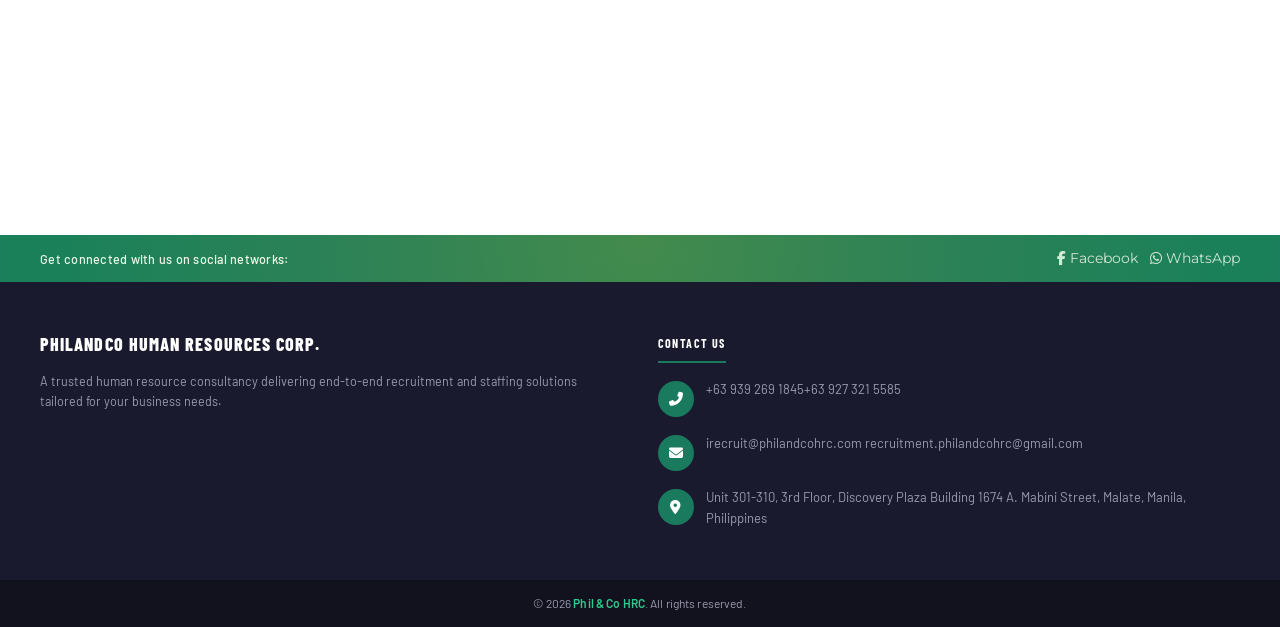
==== commit 59833ada: "Update homepage" ====
--- a/index.html
+++ b/index.html
@@ -3,11 +3,13 @@
 <head>
     <meta charset="UTF-8">
     <meta name="viewport" content="width=device-width, initial-scale=1.0">
+    <meta name="description" content="PHILANDCO Human Resources Corp. — A DMW-licensed recruitment agency deploying qualified Filipino workers worldwide since 2014.">
     <title>PHILANDCO HUMAN RESOURCES CORP.</title>
     <link rel="stylesheet" href="css/style.css">
+    <link rel="stylesheet" href="css/fonts.css">
     <link rel="stylesheet" href="https://cdnjs.cloudflare.com/ajax/libs/font-awesome/6.5.0/css/all.min.css">
 </head>
-<body>
+<body class="home-page">
     <header>
         <nav class="navbar">
             <div class="brand">
@@ -18,6 +20,12 @@
                 </div>
             </div>
 
+            <button class="hamburger" type="button" aria-label="Toggle navigation menu" aria-expanded="false">
+                <span></span>
+                <span></span>
+                <span></span>
+            </button>
+
             <div class="nav-center">
                 <ul class="nav-links">
                     <li><a href="index.html" class="active">HOME</a></li>
@@ -32,84 +40,131 @@
     </header>
 
     <main>
-        <section id="home" class="hero">
-            <div class="hero-inner">
-                <span class="hero-badge">PHILANDCO HUMAN RESOURCES CORP.</span>
-                <h1><span>WELCOME TO OUR COMPANY</span></h1>
-                <p>
-                    We are a duly licensed land-based recruitment agency authorized by the Department of Migrant Workers.
-                    We recruit and deploy Filipino workers to the Middle East, Asia, North America, Europe and Oceania.
-                </p>
-
-                <div class="hero-actions">
-                    <a href="#contact" class="btn btn-secondary">Apply Now!</a>
-                </div>
-
-
-                <div class="hero-highlights" aria-label="Highlights">
-                    <div class="highlight">
-                        <i class="fas fa-user-check"></i>
-                        <div class="highlight-text">
-                            <strong>Qualified Talent</strong>
-                            <span>Screened & supported</span>
-                        </div>
-                    </div>
-                    <div class="highlight">
-                        <i class="fas fa-handshake"></i>
-                        <div class="highlight-text">
-                            <strong>Trusted Partners</strong>
-                            <span>Employer-first service</span>
-                        </div>
-                    </div>
-                    <div class="highlight">
-                        <i class="fas fa-plane-departure"></i>
-                        <div class="highlight-text">
-                            <strong>Global Deployment</strong>
-                            <span>Multi-region placements</span>
-                        </div>
-                    </div>
-                </div>
-
-                <div class="hero-wallpaper-strip" aria-hidden="true"></div>
+        <!-- Hero -->
+        <section id="home" class="hero home-hero">
+            <div class="hero-grid">
+                <div class="hero-content">
+                    <div class="hero-badges">
+                        <span class="hero-badge"><i class="fas fa-certificate"></i> DMW Licensed</span>
+
+                    </div>
+
+                    <h1 class="hero-headline">
+                       <span class="text-accent">PHILANDCO</span>  HUMAN RESOURCES CORP.
+                    </h1>
+
+                    <p class="hero-lead">
+                        We are a duly licensed land-based recruitment agency authorized by the Department of Migrant Workers.
+                        We recruit and deploy qualified Filipino workers to the Middle East, Asia, North America, Europe, and Oceania.
+                    </p>
+
+                    <div class="hero-actions">
+                        <a href="employer.html" class="btn btn-primary">
+                            <i class="fas fa-building"></i> For Employers
+                        </a>
+                        <a href="applicant.html" class="btn btn-secondary">
+                            <i class="fas fa-user-tie"></i> Apply Now
+                        </a>
+                    </div>
+
+                    <div class="hero-stats" aria-label="Company highlights">
+                        <div class="hero-stat">
+                            <strong>2014</strong>
+                            <span>Founded</span>
+                        </div>
+                        <div class="hero-stat">
+                            <strong>5+</strong>
+                            <span>Global Regions</span>
+                        </div>
+                        <div class="hero-stat">
+                            <strong>DMW</strong>
+                            <span>Authorized</span>
+                        </div>
+                    </div>
+                </div>
+
+                <div class="hero-visual" aria-hidden="true">
+                    <div class="hero-visual-card">
+                        <div class="hero-visual-globe">
+                            <i class="fas fa-globe-asia"></i>
+                        </div>
+                        <p class="hero-visual-label">Global Deployment Network</p>
+                        <div class="hero-regions">
+                            <span><i class="fas fa-map-marker-alt"></i> Middle East</span>
+                            <span><i class="fas fa-map-marker-alt"></i> Asia</span>
+                            <span><i class="fas fa-map-marker-alt"></i> Europe</span>
+                        </div>
+                    </div>
+                </div>
             </div>
         </section>
 
-
-
-
-
-        <section id="contact" class="contact">
+        <!-- Trust strip -->
+        <section class="trust-strip" aria-label="Why clients trust us">
+            <div class="section-wrap trust-strip-inner">
+                <div class="trust-item">
+                    <i class="fas fa-user-check"></i>
+                    <div>
+                        <strong>Qualified Talent</strong>
+                        <span>Screened, certified &amp; supported</span>
+                    </div>
+                </div>
+                <div class="trust-item">
+                    <i class="fas fa-handshake"></i>
+                    <div>
+                        <strong>Trusted Partners</strong>
+                        <span>Employer-first service</span>
+                    </div>
+                </div>
+                <div class="trust-item">
+                    <i class="fas fa-plane-departure"></i>
+                    <div>
+                        <strong>End-to-End Process</strong>
+                        <span>From recruitment to deployment</span>
+                    </div>
+                </div>
+                <div class="trust-item">
+                    <i class="fas fa-shield-alt"></i>
+                    <div>
+                        <strong>Fully Licensed</strong>
+                        <span>DMW-authorized agency</span>
+                    </div>
+                </div>
+            </div>
+        </section>
+
+        <!-- Services preview -->
+        <section class="home-services">
             <div class="section-wrap">
-                <h2>Contact Us</h2>
-                <p class="contact-intro">Choose your pathway below to connect with our team</p>
-                <div class="contact-pathways">
-
-                    <!-- Employer Contact -->
-                    <div class="contact-card employer-card">
-                        <div class="card-icon">
-                            <i class="fas fa-building"></i>
-                        </div>
-                        <h3>For Employers</h3>
-                        <p>Looking to recruit qualified professionals? Our team is ready to assist you with tailored staffing solutions for your organization.</p>
-                        <a href="employer.html" class="btn btn-primary">Inquire Now</a>
-                    </div>
-
-                    <!-- Applicant Contact -->
-                    <div class="contact-card applicant-card">
-                        <div class="card-icon">
-                            <i class="fas fa-user-tie"></i>
-                        </div>
-                        <h3>For Applicants</h3>
-                        <p>Interested in career opportunities abroad? Explore exciting job placements with competitive benefits and professional support.</p>
-                        <a href="applicant.html" class="btn btn-primary">Apply Now</a>
-                    </div>
-
+                <div class="section-header">
+                    <span class="section-eyebrow">What We Do</span>
+                    <h2>Recruitment Solutions Built for Global Employers</h2>
+                    <p>We deliver high-quality, timely placements across skilled, semi-skilled, and professional roles — with the legal and administrative expertise to make overseas hiring seamless.</p>
+                </div>
+
+                <div class="home-services-grid">
+                    <article class="home-service-card">
+                        <div class="home-service-icon"><i class="fas fa-users"></i></div>
+                        <h3>Manpower Pooling</h3>
+                        <p>Access a wide database of workers across construction, hospitality, healthcare, automotive, and household services.</p>
+                    </article>
+                    <article class="home-service-card">
+                        <div class="home-service-icon"><i class="fas fa-file-contract"></i></div>
+                        <h3>Legal &amp; Compliance</h3>
+                        <p>Navigate work permits, documentation, and deployment requirements with an experienced team that handles the complexity for you.</p>
+                    </article>
+                    <article class="home-service-card">
+                        <div class="home-service-icon"><i class="fas fa-rocket"></i></div>
+                        <h3>Fast Deployment</h3>
+                        <p>Recruit and deploy workers effectively and efficiently — meeting your present and future staffing needs without delay.</p>
+                    </article>
                 </div>
             </div>
         </section>
+
+
     </main>
 
-    <!-- Social Bar -->
     <div class="social-bar">
         <span>Get connected with us on social networks:</span>
         <div class="social-icons">
@@ -118,11 +173,8 @@
         </div>
     </div>
 
-    <!-- Main Footer -->
     <footer class="footer-main">
         <div class="footer-grid">
-
-            <!-- Company -->
             <div class="footer-col brand-col">
                 <div class="company-name">Philandco Human Resources Corp.</div>
                 <p class="company-desc">
@@ -130,7 +182,6 @@
                 </p>
             </div>
 
-            <!-- Contact -->
             <div class="footer-col">
                 <h4>Contact Us</h4>
 
@@ -155,17 +206,14 @@
                         Unit 301-310, 3rd Floor, Discovery Plaza Building 1674 A. Mabini Street, Malate, Manila, Philippines
                     </div>
                 </div>
-
-            </div>
-
+            </div>
         </div>
     </footer>
 
-    <!-- Bottom Bar -->
     <div class="footer-bottom">
         <p>&copy; 2026 <span>Phil &amp; Co HRC</span>. All rights reserved.</p>
     </div>
 
     <script src="js/script.js"></script>
 </body>
-</html>+</html>
